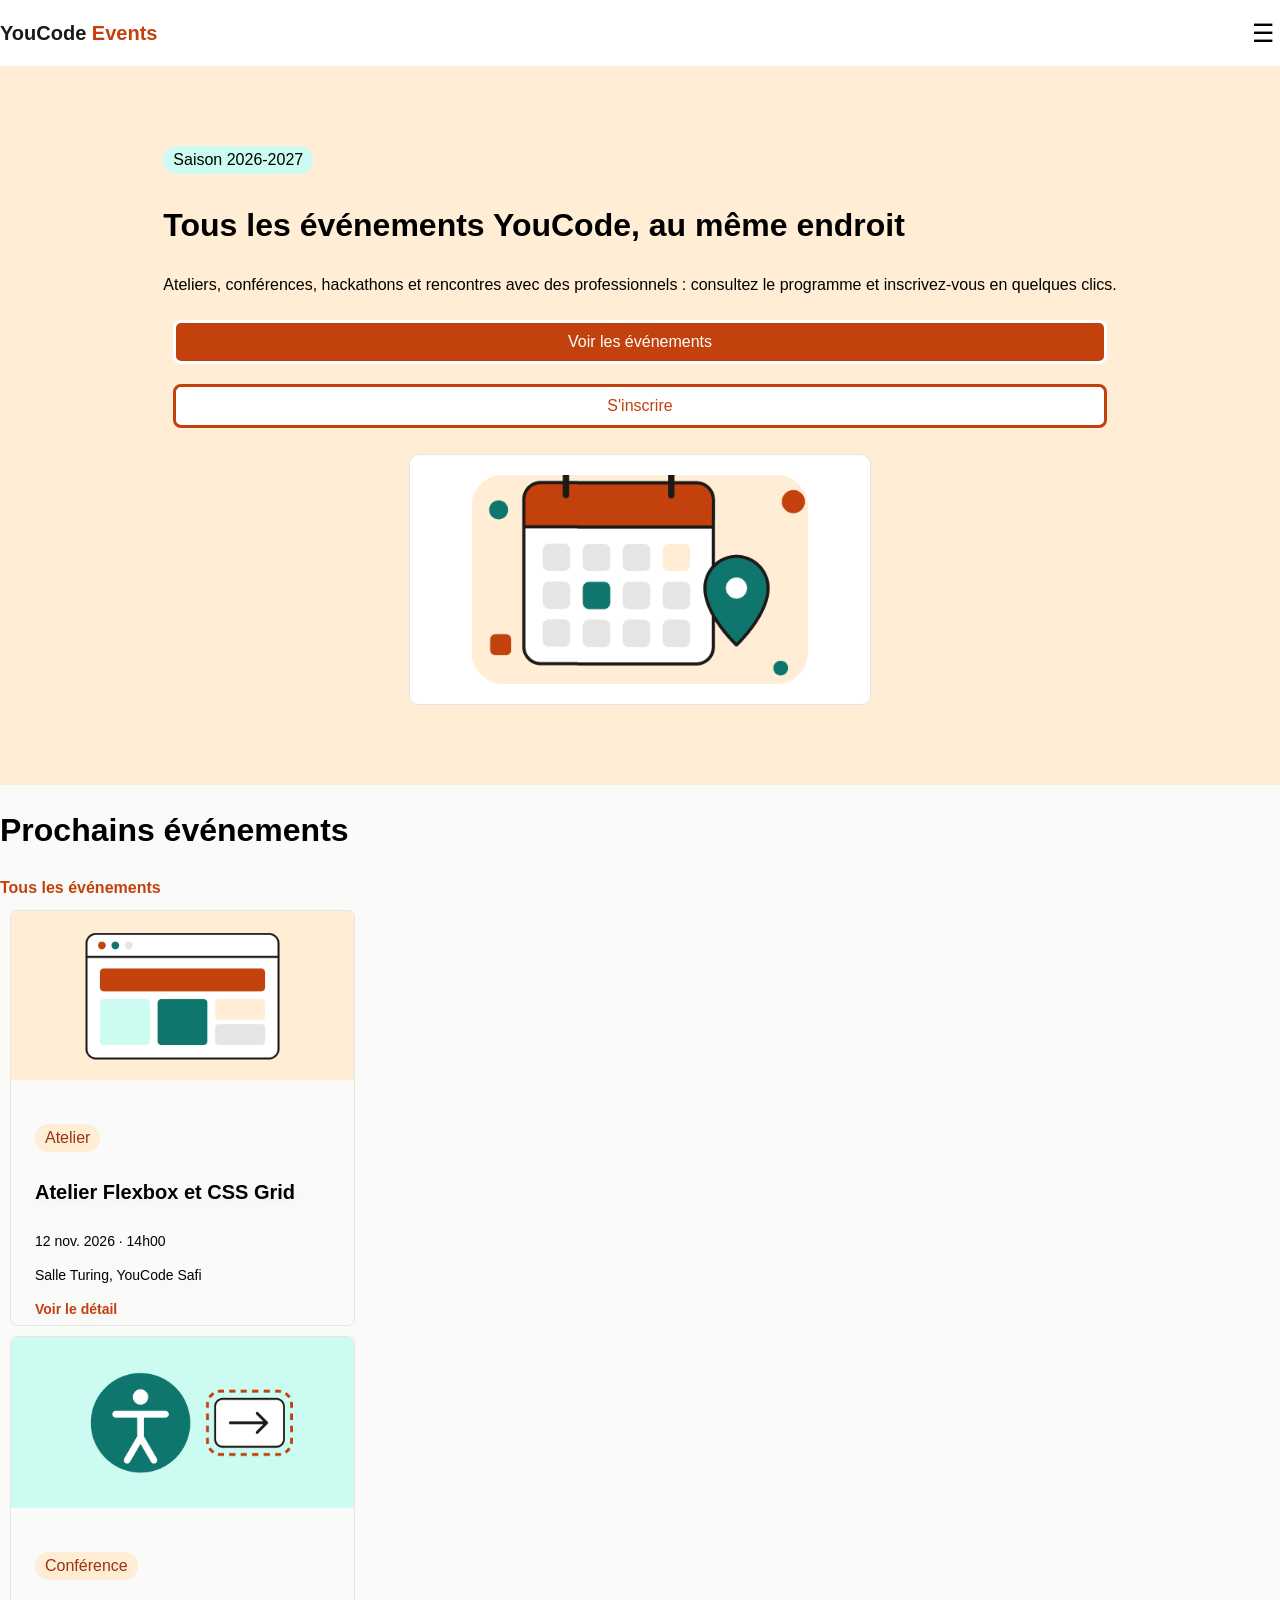
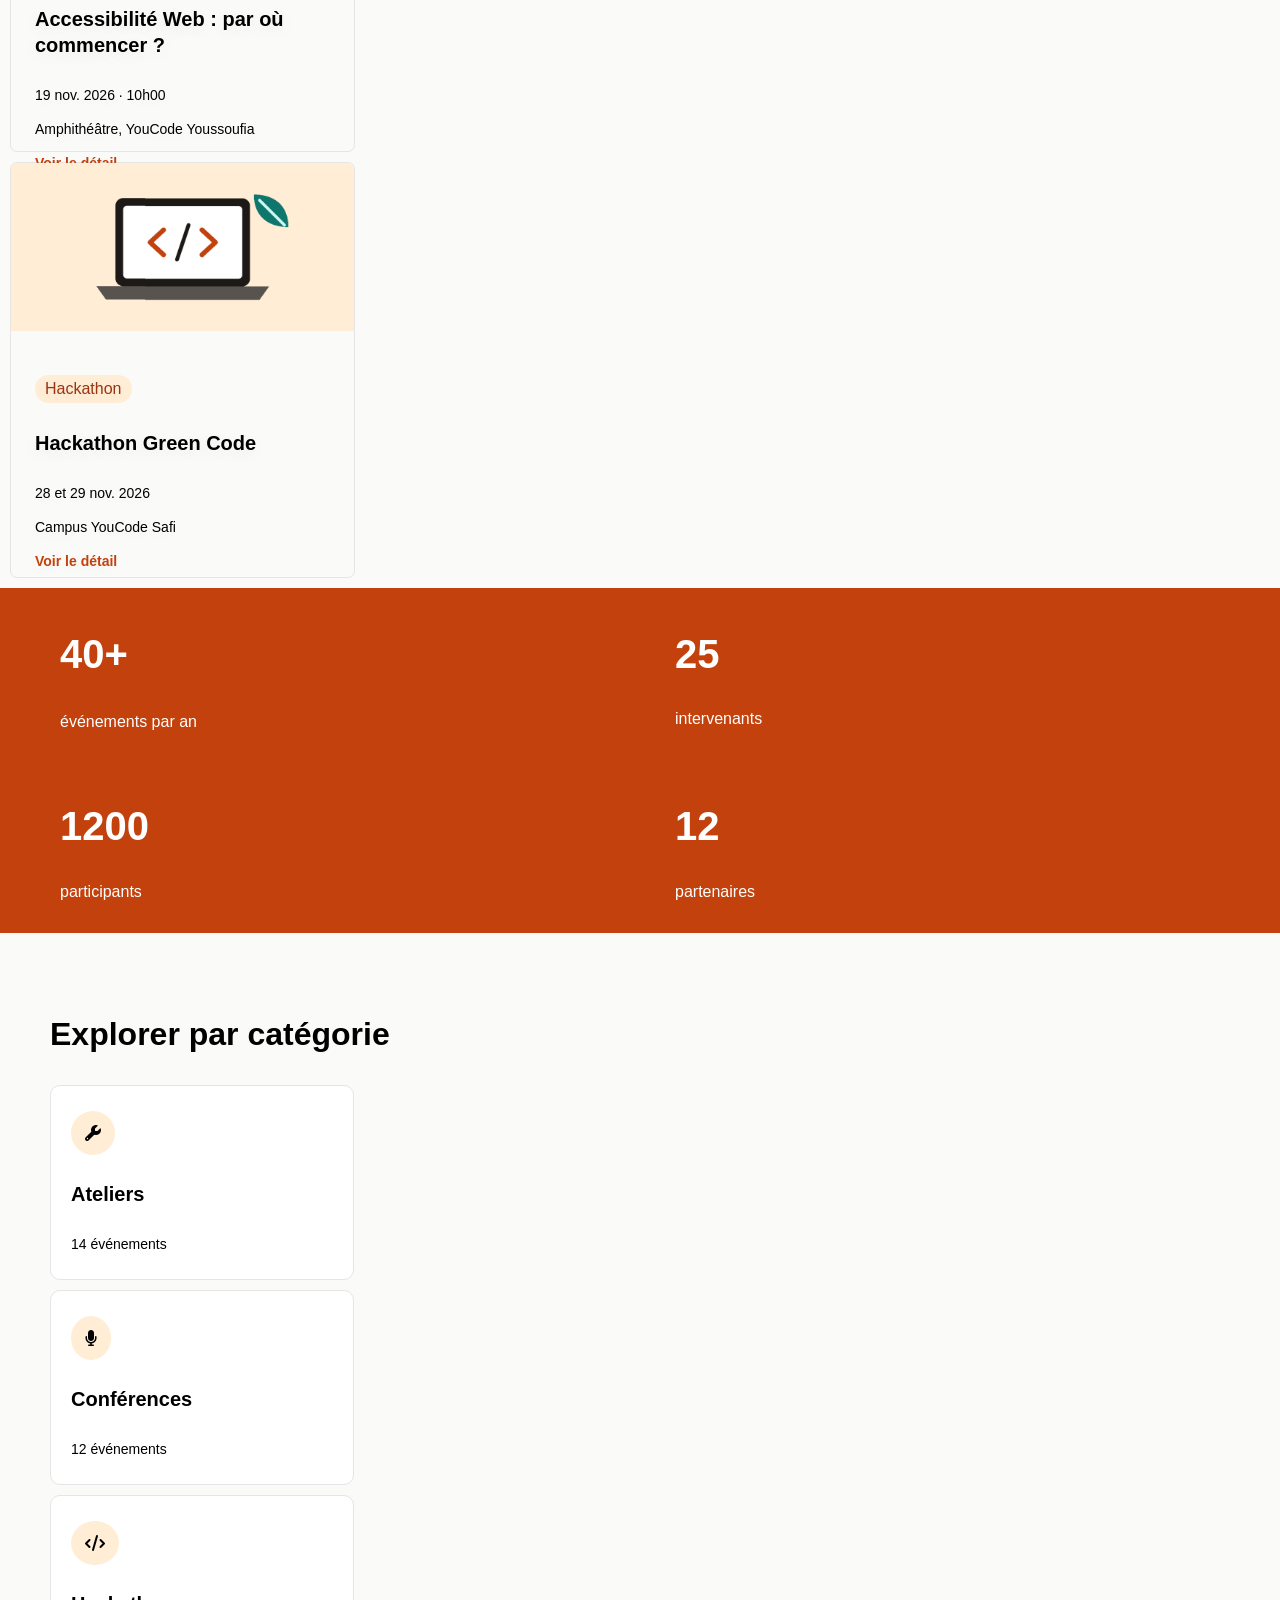
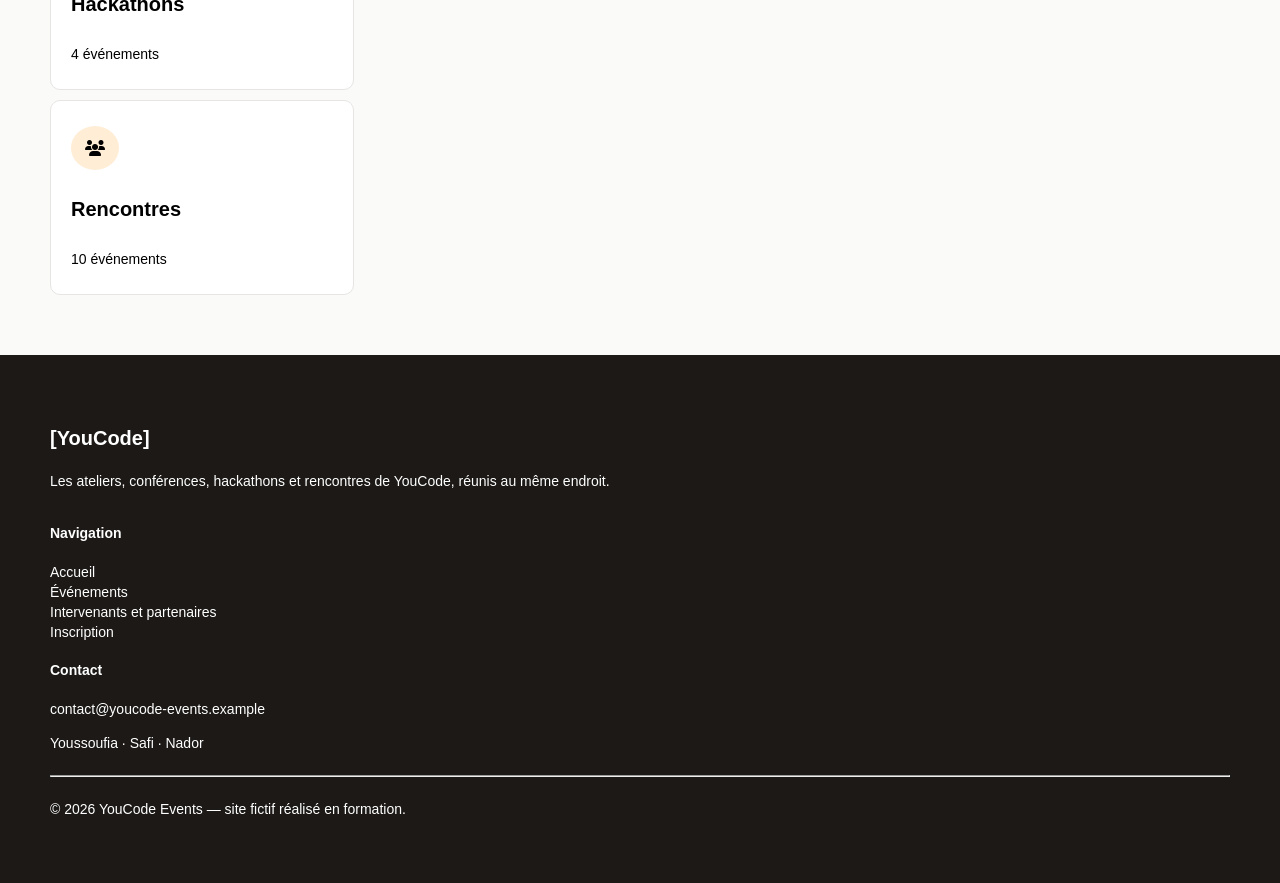
==== index.html @ 1bed6810 "Merge pull request #10 from ayoubgon/feater/page_evenement Feater/page evenement" ====
<!DOCTYPE html>
<html lang="fr">
<head>
    <meta charset="UTF-8">
    <title>Structure YouCode</title>
    
<link rel="stylesheet" href="https://cdnjs.cloudflare.com/ajax/libs/font-awesome/6.7.2/css/all.min.css">

    <link rel="stylesheet" href="css/style.css">
    <link rel="stylesheet" href="css/nav_bar.css">
<!--     <link rel="stylesheet" href="javascript/js.js"> -->
    <link rel="stylesheet" href="css/index.css">
    <link rel="stylesheet" href="css/footer.css">
    <link rel="stylesheet" href="css/navbar.css">

</head>
<body>

    <!-- Header & Nav -->
    <header class="bg_surface">
        <h3 class="heading_h3 text_primary">YouCode <span class="heading_h3 color_primary">Events</span></h3>

        <nav id ="nav_links">    
            <ul >
                <li><a href="index.html">Accueil</a></li>
                <li><a href="evenements.html">Événements</a></li>
                <li><a href="intervenants.html">Intervenants</a></li>
                <li><button href="inscription.html" class="btn button_primary text_on_dark">S'inscrire</button></li>
            </ul>
        </nav>
        <button id="menu_btn" >&#9776;</button>
    </header>

    <!-- Hero Section -->
    <section class="hero bg_primary_soft" >
        <article>
            <p class="badge badge-secondary-soft">Saison 2026-2027</p>
            <h1 class="heading_h2">Tous les événements YouCode, au même endroit</h1>
            <p class="">Ateliers, conférences, hackathons et rencontres avec des professionnels : consultez le programme et inscrivez-vous en quelques clics.</p>
            <div>
                <a href="#" class="a_style btn button_primary">Voir les événements</a>
                <a href="#" class="a_style btn button_outline">S'inscrire</a>
            </div>
            
        </article>
        <figure class="bg_surface border_default">
              <img src="assets/images/calendrier.png" alt="Campus Image">
          </figure>
    </section>

    <!-- Section: Actions (3 Cards) -->
    <section class="evenements">
        <div>
            <h2 class="heading_h2">Prochains événements</h2>
            <a href="#" class="label_base a_style color_primary">Tous les événements </a>
        </div>
        <div class="">
            <article class="card_event">
                <img src="assets/images/browser.png" alt="Event" class="img_card_event">
                <div class="content_card_event">
                    <p class="badge badge-primary-soft">Atelier</p>
                    <h4 class="heading_h3">Atelier Flexbox et CSS Grid</h4>
                    <p class="body_sm">12 nov. 2026 · 14h00</p>
                    <p class="body_sm">Salle Turing, YouCode Safi</p>
                    <a href="#" class="label_sm a_style color_primary">Voir le détail</a>   
                </div>
                
            </article>
            <article class="card_event">
                <img src="assets/images/accessibilité.png" alt="Event" class="img_card_event">
                <div class="content_card_event">
                    <p class="badge badge-primary-soft">Conférence</p>
                    <h4 class="heading_h3">Accessibilité Web : par où commencer ?</h4>
                    <p class="body_sm">19 nov. 2026 · 10h00</p>
                    <p class="body_sm">Amphithéâtre, YouCode Youssoufia</p>
                    <a href="#" class="label_sm a_style color_primary">Voir le détail</a>    
                </div>
                
            </article>
            <article class="card_event">
                <img src="assets/images/hackaton.png" alt="Event" class="img_card_event">
                <div class="content_card_event">
                    <p class="badge badge-primary-soft">Hackathon</p>
                    <h4 class="heading_h3">Hackathon Green Code</h4>
                    <p class="body_sm">28 et 29 nov. 2026</p>
                    <p class="body_sm">Campus YouCode Safi</p>
                    <a href="#" class="label_sm a_style color_primary">Voir le détail</a>    
                </div>
            </article>    
        </div>
        
    </section>

    <section class="stats bg_primary">
        <article class="stat">
            <h2 class="heading_h1">40+</h2>
            <p class="body-base">événements par an</p>
        </article>
        <article class="stat">
            <h2 class="heading_h1">25</h2>
            <p class="body_base">intervenants</p>
        </article>
        <article class="stat">
            <h2 class="heading_h1">1200</h2>
            <p class="body_base">participants</p>
        </article>
        <article class="stat">
            <h2 class="heading_h1">12</h2>
            <p class="body_base">partenaires</p>
        </article>
    </section>

    <section class="catégories">
        <h3 class="heading_h2">Explorer par catégorie</h3>
        <div class="display_column">

            <article class="bg_surface border_default card_catégorie">
                <div class=""><i class="fa-solid fa-wrench bg_primary_soft bg_primary_soft"></i></div>
                <h4 class="heading_h3">Ateliers</h4>
                <p class="body_sm">14 événements</p>
            </article>
            <article class="bg_surface border_default card_catégorie">
                <div class=""><i class="fa-solid fa-microphone bg_primary_soft"><!-- Icon --></i></div>
                <h4 class="heading_h3">Conférences</h4>
                <p class="body_sm">12 événements</p>
            </article>
            <article class="bg_surface border_default card_catégorie">
                <div class=""><i class="fa-solid fa-code bg_primary_soft"><!-- Icon --></i></div>
                <h4 class="heading_h3">Hackathons</h4>
                <p class="body_sm">4 événements</p>
            </article>
            <article class="bg_surface border_default card_catégorie">
                <div class=""><i class="fa-solid fa-users bg_primary_soft"><!-- Icon --></i></div>
                <h4 class="heading_h3">Rencontres</h4>
                <p class="body_sm">10 événements</p>
            </article>
        </div>
        </section>

    <!-- Footer -->
    <footer class="bg_inverse text_on_dark">
        <div class="footer-content">
            <div>
                <h3 class="heading_h3">[YouCode]</h3>
                <p class="body_sm">Les ateliers, conférences, hackathons et rencontres de YouCode, réunis au même endroit.</p>
            </div>
            <div class="footer_liens">
                <h4 class="label_sm">Navigation</h4>
                <a href="index.html" class="body_sm a_style text_on_dark">Accueil</a>
                <a href="evenements.html" class="body_sm a_style text_on_dark">Événements</a>
                <a href="intervenants.html" class="body_sm a_style text_on_dark">Intervenants et partenaires</a>
                <a href="inscription.html" class="body_sm a_style text_on_dark">Inscription</a>
            </div>
            <div>
                <h4 class="label_sm">Contact</h4>
                <p class="body_sm">contact@youcode-events.example</p>
                <p class="body_sm">Youssoufia · Safi · Nador</p>
            </div>
        </div>
            <hr>
            <div>
                <p class="body_sm">© 2026 YouCode Events — site fictif réalisé en formation.</p>
            </div>
    </footer>
    <script >
        const menuBtn = document.getElementById('menu_btn');
        const navLinks = document.getElementById('nav_links');
        const link = document.getElementById('nav_links a');

        menuBtn.addEventListener('click', () => {
            navLinks.classList.toggle('active');
        });
        navLinks.forEach(link => {
            link.addEventListener('click', () => {
                navLinks.classList.remove('active');
            });
        });
    </script>
</body>
</html>
---- css/style.css ----
:root{
--bg-page : #FAFAF9;
--bg-surface :#FFFFFF;
--bg-muted : #F5F5F4 ;
--bg-inverse : #1C1917 ;
--primary : #C2410C ;
--primary-hover : #9A3412 ;
--primary-soft : #FFEDD5 ;
--secodary : #0F766E;
--secondary-soft : #CCFBF1;
--text-primary : #1C1917;
--text-secondary : #57534E;
--text-on-dark : #FFFFFF;
--border-default : #E7E5E4;
--border-input : #78716C;
--success : #15803D;
--error : #B91C1C;
}
body{
    margin:0px;
    padding:0px;
    background-color: var(--bg-page);
    font-family: "DM Sans", sans-serif;
}

.border_default{
  border: 1px solid var(--border-default);
}

.border_input{
  border: 1px solid var(--border-input);
}

.text_primary{color : #1C1917}
.text_secondary { color : #57534E}
.text_on_dark{ color : #FFFFFF}
.color_primary{color : var(--primary);}



.bg_page {background-color : var(--bg-page);}
.bg_surface {background-color : var(--bg-surface);}
.bg_muted {background-color : var(--bg-muted);}
.bg_inverse { background-color : var(--bg-inverse);}
.bg_primary_soft { background-color : var(--primary-soft);}
.bg_secondary_soft { background-color : var(--secondary-soft);}
.bg_primary{ background-color: var(--primary)}



.button_primary{
  background-color : var(--primary) ;
  color : var(--text-on-dark);
}
.btn{
padding:10px;
border-radius : 8px;
border : 3px solid ;
}
.button_outline  {
background : var(--bg-surface);
border-color : var(--primary);
color: var(--primary);
}


.badge{
border-radius: 999px;
padding: 5px 10px; 
width: fit-content;
}

.badge-primary-soft{
background-color : var(--primary-soft);
color : var(--primary-hover);
}
.badge-secondary-soft{
background-color : var(--secondary-soft);
color : var(--secondary);
}




.heading_h1 {
  font-family: "Bricolage Grotesque", sans-serif;
  font-weight: 700;
  font-size: 40px;
  line-height: 46px;
}



/* heading/h2 */
.heading_h2 {
  font-family: "Bricolage Grotesque", sans-serif;
  font-weight: 700;
  font-size: 32px;
  line-height: 38px;
}

/* heading/h3 */
.heading_h3 {
  font-family: "Bricolage Grotesque", sans-serif;
  font-weight: 600;
  font-size: 20px;
  line-height: 26px;
}

/* body/lg */
.body_lg {
  font-family: "DM Sans", sans-serif;
  font-weight: 400;
  font-size: 18px;
  line-height: 28px;
}

/* body/base */
.body-base {
  font-family: "DM Sans", sans-serif;
  font-weight: 400;
  font-size: 16px;
  line-height: 24px;
}

/* body/sm */
.body_sm {
  font-family: "DM Sans", sans-serif;
  font-weight: 400;
  font-size: 14px;
  line-height: 20px;
}

/* label/base */
.label_base {
  font-family: "DM Sans", sans-serif;
  font-weight: 600;
  font-size: 16px;
  line-height: 24px;
}

/* label/sm */
.label_sm {
  font-family: "DM Sans", sans-serif;
  font-weight: 600;
  font-size: 14px;
  line-height: 20px;
}




input{
      margin-top: 10px;
      padding: 10px;
      border-color: #78716C
}

input:valide{
	border-color : var(--success);
}
input:invalid{
	border-color : var(--danger);
}

input:focus{
	border-color : var(--secondary);
}



.card_event{
	border : 1px solid var(--border-default);
	border-radius : 7px;
  width: 343px;
  height: 414px;
	text-shadow : 0px 4px 16px #1C191714;
}

.content_card_event{
	padding : 24px;
}

.img_card_event{
      width: 100%;
      border-top-right-radius: 7px;
      border-top-left-radius: 7px;
}



.card_catégorie{
      height: 168px;
      width: 282px;
      border-radius: 10px;
      text-align: center;
      padding-top: 25px;
      text-align:start;
      padding-left: 20px;
      margin-bottom:  10px ;
}


.stat{
  background-color : var(--primary);
  color : var(--text-on-dark);
  padding : 10px;
}



.card_intervenant{
      border: 1px solid black;
      padding: 40px;
      margin-bottom: 20px;
      border-radius: 10px;
      width: 360px;
      height: 260px;
    }


    .logo_partenaire{
      background-color: var(--text-secondary);
      height: 24px;
      width: 24px;
      border-radius: 8px;
    }
    .p_partenaire{margin:0px}
    

    
select{
padding : 10px;
}


.a_style{
  text-decoration: none;
}

.hero {
    padding:30px;
}
/* }


footer{
  padding: 50px;
}
footer > div{
  display: flex;
  flex-direction: column;
  justify-content: space-between;
}
.footer_liens{
  display: flex;
  flex-direction: column;
}
 */
---- css/nav_bar.css ----
header{
    display: flex;
    justify-content: space-between;
}

#navMenu{
    display: none;
    background-color: aquamarine;
    position: absolute;
    top: 100%;
    flex-direction: column;

}
#hamburgerBtn{
    border: 0;
    background-color: transparent;
    font-size: 20px;
    cursor: pointer;
}
#navMenu.active{
    display: flex !important;
}
---- css/index.css ----
.hero{
  display: flex;
   flex-direction: column; 
  justify-content: space-between;
  align-items: center;
  padding: 5%;
  
}
body{
  padding: 0;
  margin: 0;

}
.hero figure{
  display: flex;
  padding: 20px;
  justify-content: center;
  border-radius: 10px;
}
.hero figure img{
  width: 80%;
}
.hero article div{
  display: flex;
  flex-direction: column;
  text-align: center;
} 
.hero article div a {
  margin: 10px;
}
.main-actions{
  padding: 50px;
}
.card_event{
   margin: 10px;
}
.stats{
  display: grid;
  grid-template-columns: 1fr 1fr;
  grid-template-rows: 1fr 1fr;
  padding-left: 50px;
}
.catégories{
  padding: 50px;
}

i{
  border-radius: 100%;
  padding: 5%;
}
---- css/footer.css ----
/* footer{
    margin:0px;
    padding:10px 40px ;
    
}
.footer-content{
    display: flex;
    justify-content: space-between;
    flex-wrap: wrap;
}
footer a{
    text-decoration: none;
    color: var(--on-surface);
    font-weight: 500;
    font-size: 16px;
    margin-top: 10px;
    display: block;
} */

footer{
  padding: 50px;
}
footer > div{
  display: flex;
  flex-direction: column;
  justify-content: space-between;
}
.footer_liens{
  display: flex;
  flex-direction: column;
}
---- css/navbar.css ----
header{
    display: flex;
    justify-content: space-between;
    position: relative;

}
#menu_btn{
    display: block;
    background-color: transparent;
    border: none;
    font-size: 25px;
    cursor: pointer;


}
#nav_links{
    display: none;
    position: absolute;
    top: 100%;
    left: 0;
    flex-direction: column;
    background-color: var(--surface);
}
#nav_links ul li a{
    display: block;
    text-decoration: none;
    display: flex;
    align-items: center;
    justify-content: center;
    margin: 0px;
    padding: 10px;
    border-radius: 5px;
    color: var(--on-surface);
    font-weight: 500;
    font-size: 30px;
    border: 2px solid var(--bg-inverse);
    height: 100px;
}

#nav_links ul{
    display: flex;
    list-style: none;
    flex-direction: column;
    margin: 0px;
    padding: 10px;
    background-color: var(--primary-soft);
}
#nav_links ul li a:hover{
    color: var(--primary);
}
#nav_links.active{
    display: flex;
    position: absolute;
    top: 100%;
    flex-direction: column;
    width: 100%;
    background-color: var(--surface);
}
nav ul li button{
    display: block;
    text-decoration: none;
    align-items: center;
    justify-content: center;
    justify-self: center;
    margin-top: 10px;
    font-size: 30px;
    height: 100px;
    cursor: pointer;
}
nav ul li button:hover{
    color: var(--primary-soft-hover);
    background-color: var(--primary-hover);
}
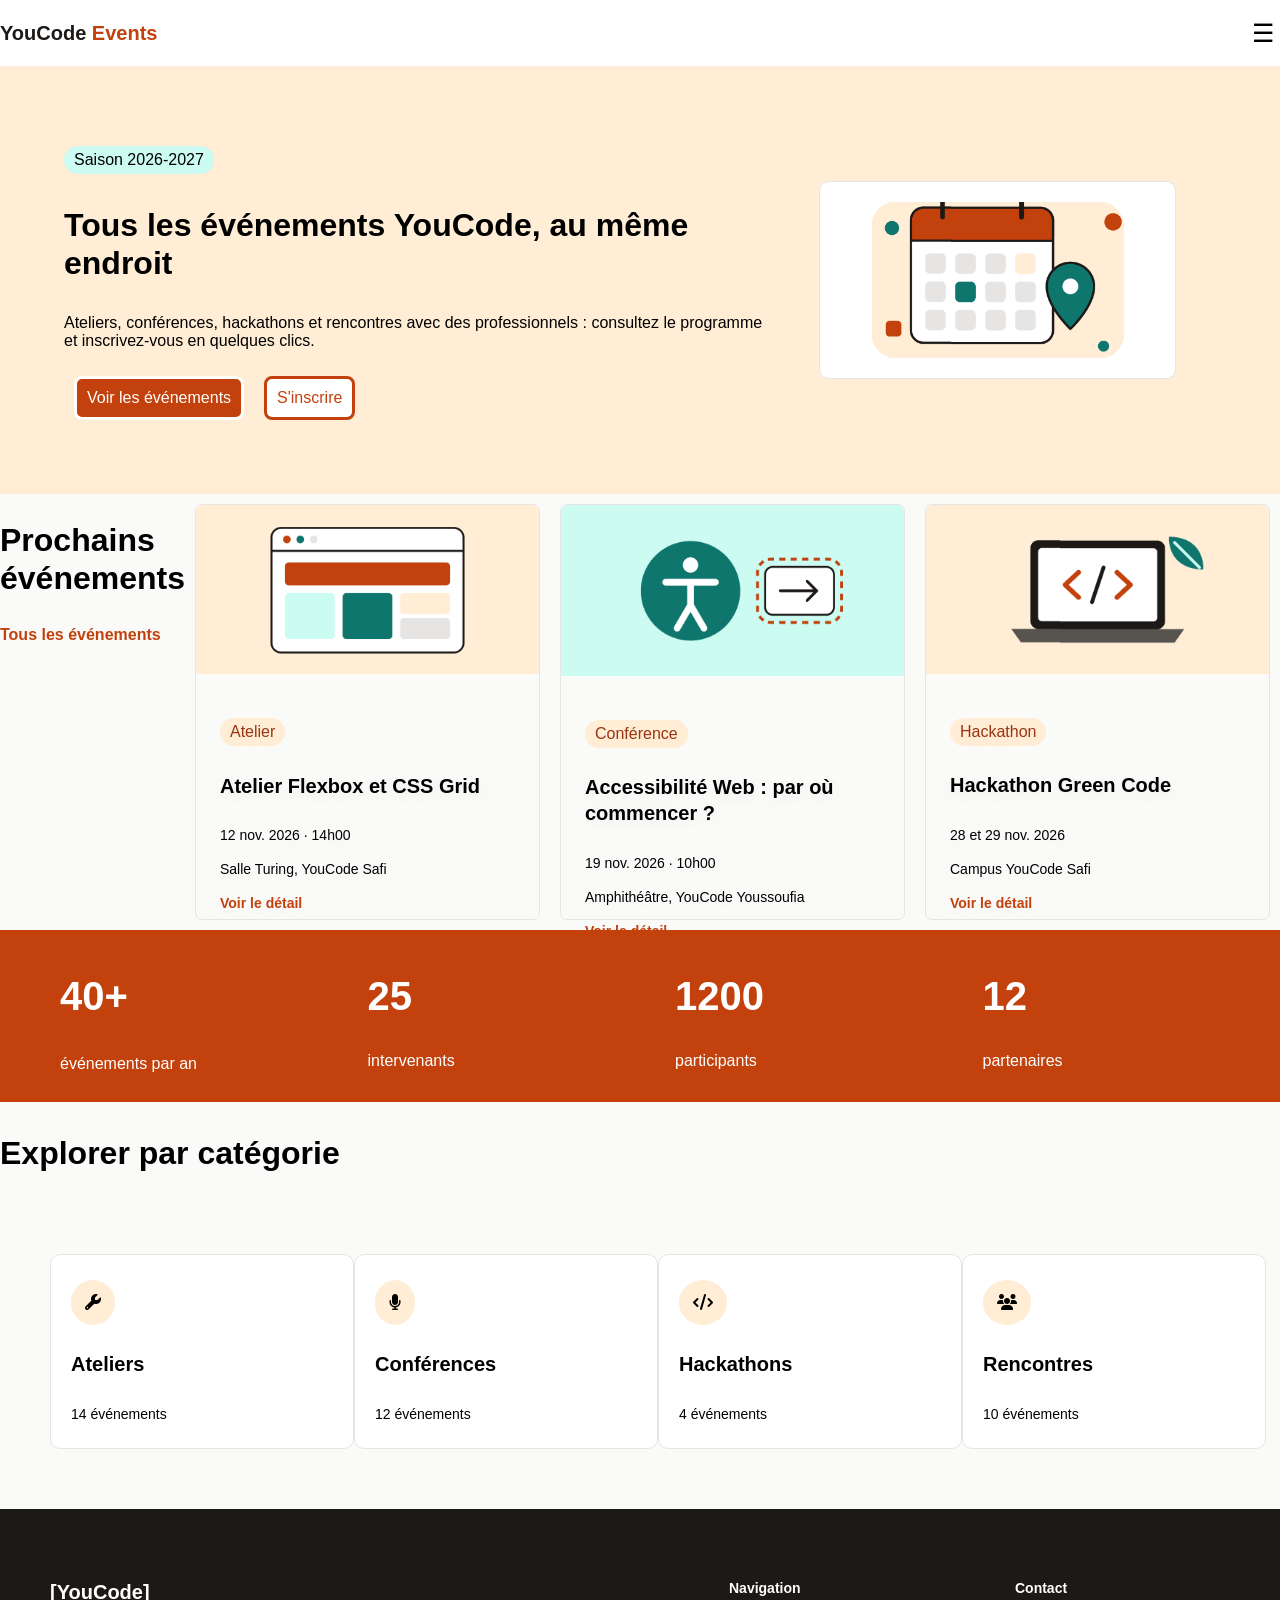
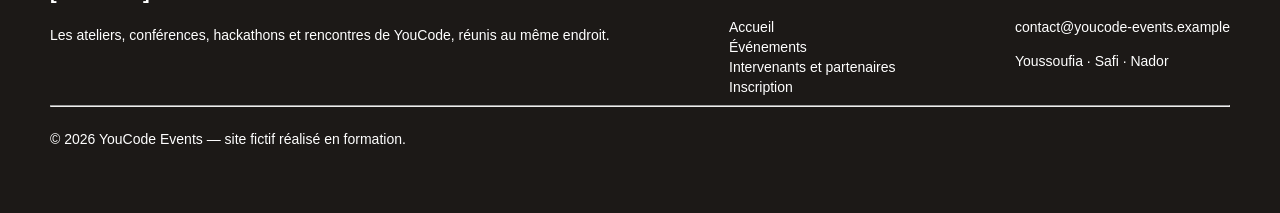
==== commit 08087f20: "Merge pull request #11 from ayoubgon/feater/page_evenement Feater/page evenement" ====
--- a/index.html
+++ b/index.html
@@ -12,6 +12,7 @@
     <link rel="stylesheet" href="css/index.css">
     <link rel="stylesheet" href="css/footer.css">
     <link rel="stylesheet" href="css/navbar.css">
+    <link rel="stylesheet" href="css/responsive.css">
 
 </head>
 <body>
@@ -54,7 +55,7 @@
             <h2 class="heading_h2">Prochains événements</h2>
             <a href="#" class="label_base a_style color_primary">Tous les événements </a>
         </div>
-        <div class="">
+        <div class="evenements">
             <article class="card_event">
                 <img src="assets/images/browser.png" alt="Event" class="img_card_event">
                 <div class="content_card_event">
@@ -110,9 +111,9 @@
         </article>
     </section>
 
-    <section class="catégories">
+    <section >
         <h3 class="heading_h2">Explorer par catégorie</h3>
-        <div class="display_column">
+        <div class="catégories">
 
             <article class="bg_surface border_default card_catégorie">
                 <div class=""><i class="fa-solid fa-wrench bg_primary_soft bg_primary_soft"></i></div>
--- a/css/style.css
+++ b/css/style.css
@@ -244,7 +244,7 @@
 /* }
 
 
-footer{
+/* footer{
   padding: 50px;
 }
 footer > div{
@@ -255,5 +255,5 @@
 .footer_liens{
   display: flex;
   flex-direction: column;
-}
- */
+} 
+*/
--- a/css/responsive.css
+++ b/css/responsive.css
@@ -0,0 +1,39 @@
+@media (min-width : 768px){
+
+ .hero >article >div {
+    flex-direction: row;
+ }  
+ .evenements{
+  display: grid;
+  grid-template-columns: 1fr 1fr;
+  justify-items: center;
+}
+.stats{
+  grid-template-columns: repeat(4 , 1fr);
+  grid-template-rows: 1fr;
+}
+.catégories{
+   display: grid;
+  grid-template-columns: 1fr 1fr;
+}
+}
+
+@media (min-width: 1024px){
+    .hero{
+        flex-direction: row;
+    }
+    .evenements{
+        display: grid;
+        grid-template-columns: 1fr 1fr 1fr;
+        justify-items: center;
+    }
+    .catégories{
+        display: grid;
+        grid-template-columns: repeat(4 , 1fr);
+    }
+    footer > div{
+        flex-direction: row;
+    }
+
+
+}
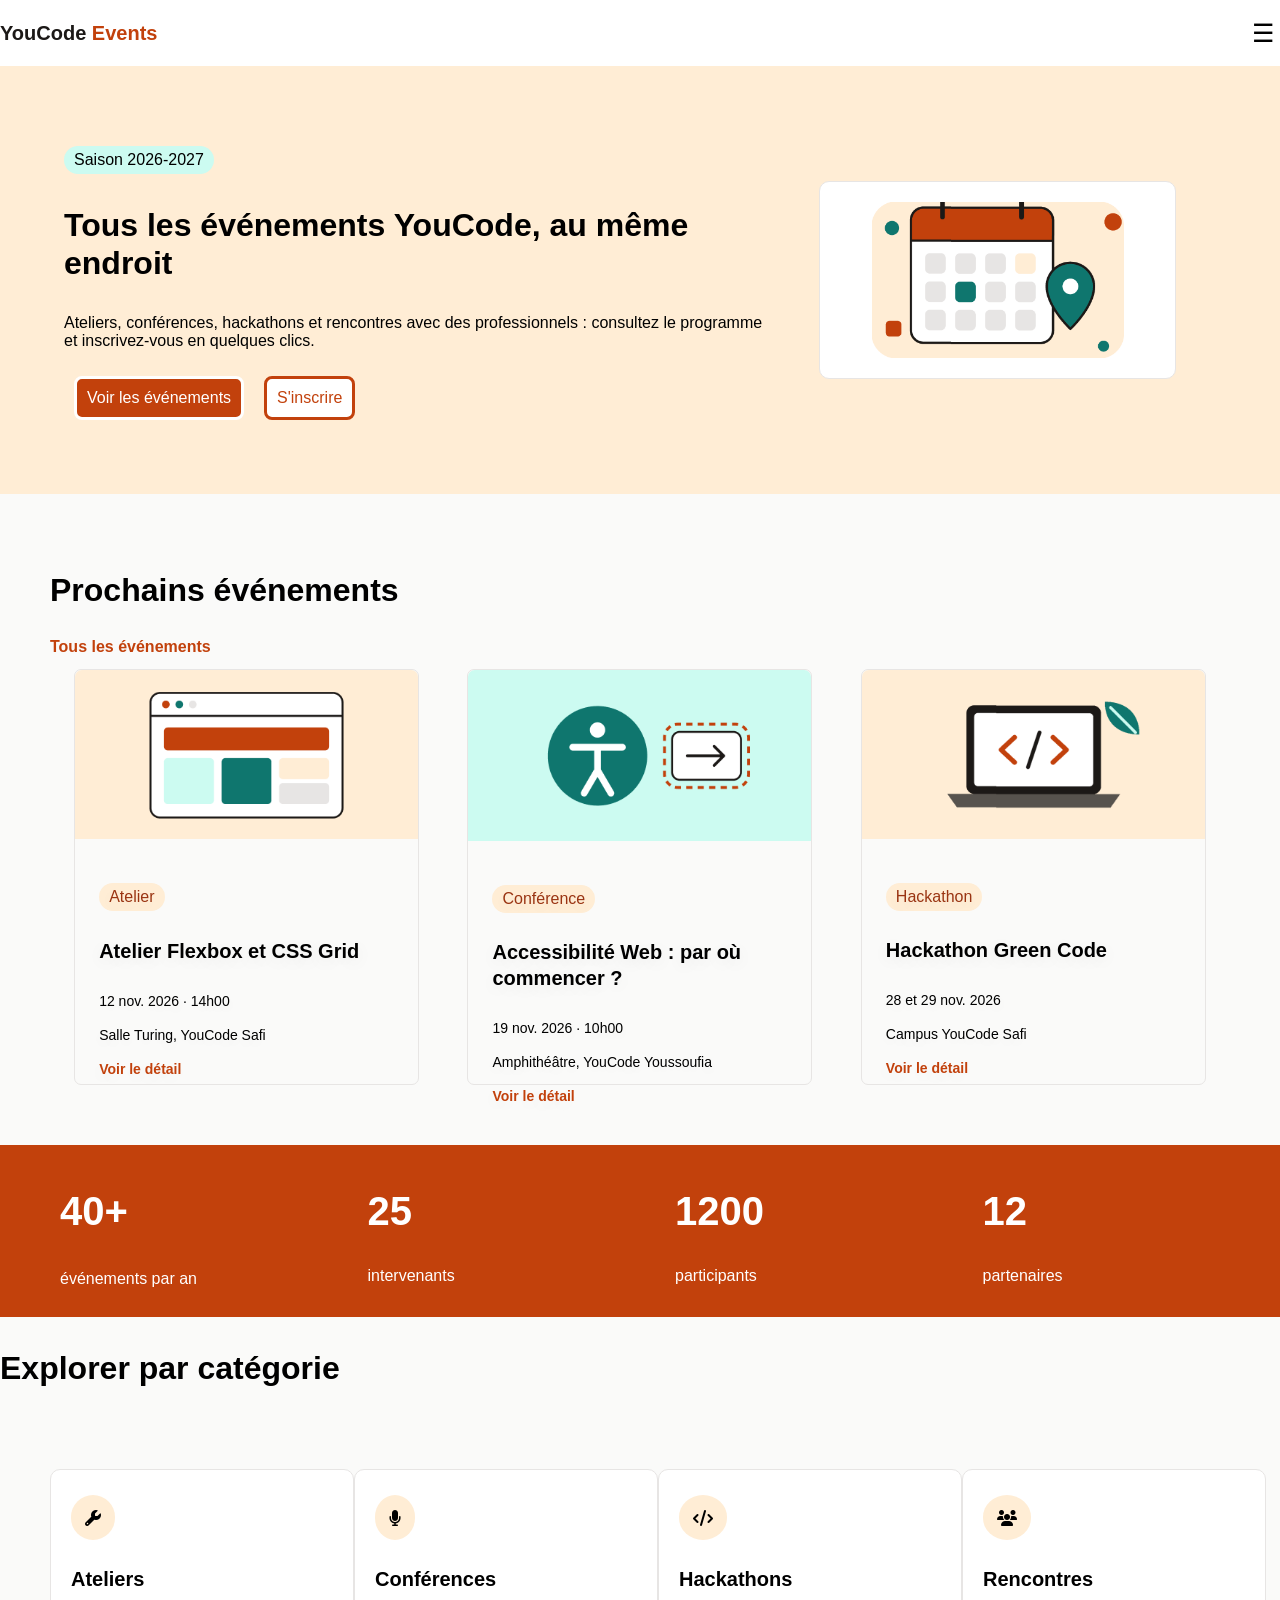
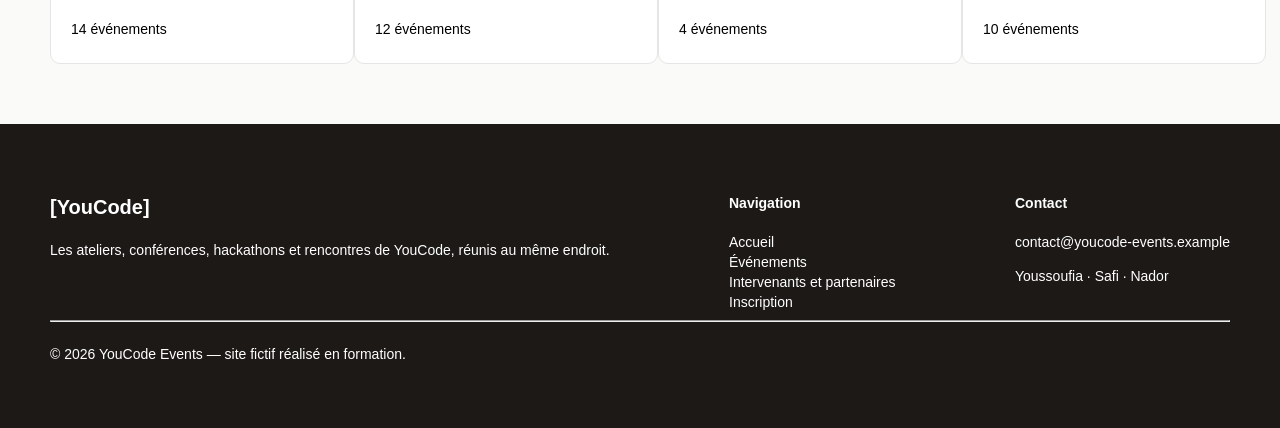
==== commit 478130da: "add" ====
--- a/index.html
+++ b/index.html
@@ -50,7 +50,7 @@
     </section>
 
     <!-- Section: Actions (3 Cards) -->
-    <section class="evenements">
+    <section class="main-actions">
         <div>
             <h2 class="heading_h2">Prochains événements</h2>
             <a href="#" class="label_base a_style color_primary">Tous les événements </a>
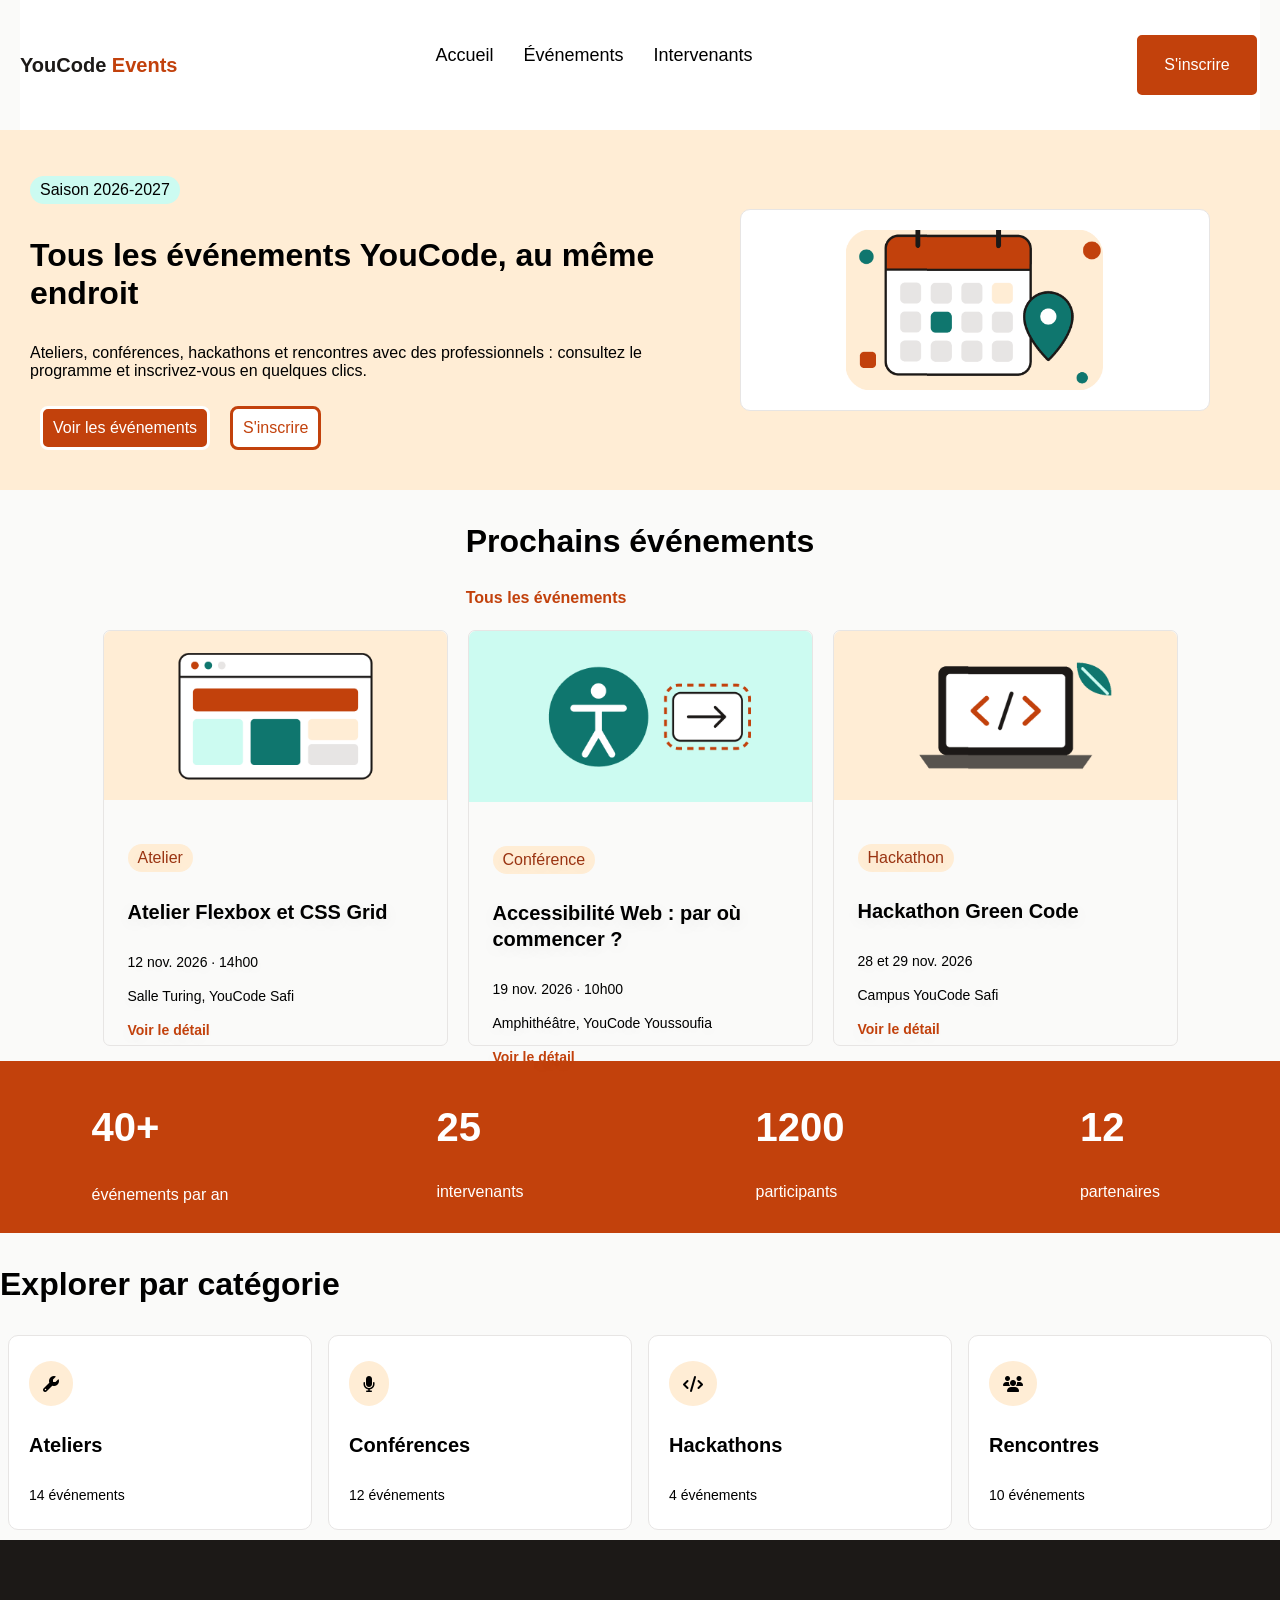
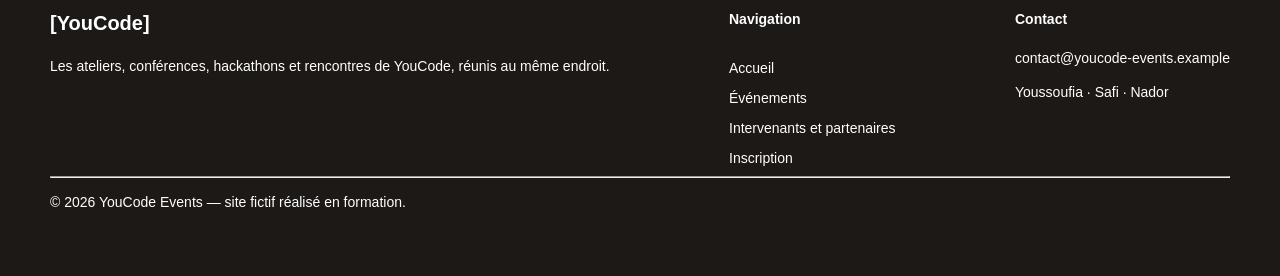
==== commit 00946d1d: "fix respanstiv nav bar and footer at the same time" ====
--- a/index.html
+++ b/index.html
@@ -4,15 +4,15 @@
     <meta charset="UTF-8">
     <title>Structure YouCode</title>
     
-<link rel="stylesheet" href="https://cdnjs.cloudflare.com/ajax/libs/font-awesome/6.7.2/css/all.min.css">
+    <link rel="stylesheet" href="https://cdnjs.cloudflare.com/ajax/libs/font-awesome/6.7.2/css/all.min.css">
 
-    <link rel="stylesheet" href="css/style.css">
-    <link rel="stylesheet" href="css/nav_bar.css">
-<!--     <link rel="stylesheet" href="javascript/js.js"> -->
-    <link rel="stylesheet" href="css/index.css">
+    <!-- <link rel="stylesheet" href="css/style.css"> -->
+    <!-- <link rel="stylesheet" href="css/nav_bar.css"> -->
+    <!-- <link rel="stylesheet" href="css/index.css">
+    <link rel="stylesheet" href="css/navbar.css">
     <link rel="stylesheet" href="css/footer.css">
-    <link rel="stylesheet" href="css/navbar.css">
-    <link rel="stylesheet" href="css/responsive.css">
+    <link rel="stylesheet" href="css/responsive.css"> -->
+    <link rel="stylesheet" href="css/import.css">
 
 </head>
 <body>
@@ -26,9 +26,10 @@
                 <li><a href="index.html">Accueil</a></li>
                 <li><a href="evenements.html">Événements</a></li>
                 <li><a href="intervenants.html">Intervenants</a></li>
-                <li><button href="inscription.html" class="btn button_primary text_on_dark">S'inscrire</button></li>
+                <li class="ins_button"><a href="inscription.html" class="button_nav_respan inscrition_list_button btn button_primary text_on_dark">S'inscrire</a></li>
             </ul>
         </nav>
+        <a href="inscription.html" class=" button_nav_respan btn button_primary text_on_dark">S'inscrire</a>
         <button id="menu_btn" >&#9776;</button>
     </header>
 
--- a/css/style.css
+++ b/css/style.css
@@ -241,19 +241,4 @@
 .hero {
     padding:30px;
 }
-/* }
-
-
-/* footer{
-  padding: 50px;
-}
-footer > div{
-  display: flex;
-  flex-direction: column;
-  justify-content: space-between;
-}
-.footer_liens{
-  display: flex;
-  flex-direction: column;
-} 
-*/
+
--- a/css/index.css
+++ b/css/index.css
@@ -1,7 +1,7 @@
 
 .hero{
   display: flex;
-   flex-direction: column; 
+  flex-direction: column; 
   justify-content: space-between;
   align-items: center;
   padding: 5%;
@@ -17,9 +17,10 @@
   padding: 20px;
   justify-content: center;
   border-radius: 10px;
+  width: 50%;
 }
 .hero figure img{
-  width: 80%;
+  width: 60%;
 }
 .hero article div{
   display: flex;
@@ -32,6 +33,11 @@
 .main-actions{
   padding: 50px;
 }
+.evenements{
+  display: grid;
+  grid-template-columns: 1fr;
+  justify-items: center;
+}
 .card_event{
    margin: 10px;
 }
@@ -39,10 +45,12 @@
   display: grid;
   grid-template-columns: 1fr 1fr;
   grid-template-rows: 1fr 1fr;
-  padding-left: 50px;
+  justify-items: center;
 }
 .catégories{
-  padding: 50px;
+   display: grid;
+  grid-template-columns: 1fr;
+  justify-items: center;
 }
 
 i{
--- a/css/navbar.css
+++ b/css/navbar.css
@@ -1,6 +1,9 @@
 header{
+    margin-left: 20px ;
+    margin-right: 20px ;
     display: flex;
     justify-content: space-between;
+    align-items: center;
     position: relative;
 
 }
@@ -10,8 +13,16 @@
     border: none;
     font-size: 25px;
     cursor: pointer;
+}
+.button_nav_respan{
+    display: none;
+}
+.button_nav_respan:hover{
+        background-color: var(--primary-hover);
+}
 
-
+.inscrition_list_button{
+    display: block;
 }
 #nav_links{
     display: none;
@@ -22,7 +33,7 @@
     background-color: var(--surface);
 }
 #nav_links ul li a{
-    display: block;
+    /* display: block; */
     text-decoration: none;
     display: flex;
     align-items: center;
@@ -45,6 +56,24 @@
     padding: 10px;
     background-color: var(--primary-soft);
 }
+.ins_button{
+    display: flex;
+    justify-content: center;
+}
+#nav_links ul .inscrition_list_button{
+    display: flex;
+    justify-content: center;
+    /* align-items: center; */
+    border: none;
+    color: var(--text-on-dark);
+    margin: 10px;
+    width: 30%;
+}
+#nav_links ul .inscrition_list_button:hover{
+    color: var(--text-on-dark);
+}
+
+
 #nav_links ul li a:hover{
     color: var(--primary);
 }
--- a/css/footer.css
+++ b/css/footer.css
@@ -1,31 +1,14 @@
-/* footer{
-    margin:0px;
-    padding:10px 40px ;
-    
-}
-.footer-content{
-    display: flex;
-    justify-content: space-between;
-    flex-wrap: wrap;
-}
-footer a{
-    text-decoration: none;
-    color: var(--on-surface);
-    font-weight: 500;
-    font-size: 16px;
-    margin-top: 10px;
-    display: block;
-} */
 
 footer{
   padding: 50px;
 }
-footer > div{
+.footer-content{
   display: flex;
   flex-direction: column;
   justify-content: space-between;
 }
 .footer_liens{
+  gap: 10px;
   display: flex;
   flex-direction: column;
 }
--- a/css/responsive.css
+++ b/css/responsive.css
@@ -1,37 +1,100 @@
-@media (min-width : 768px){
+@media (min-width : 768px) {
 
- .hero >article >div {
-    flex-direction: row;
- }  
- .evenements{
-  display: grid;
-  grid-template-columns: 1fr 1fr;
-  justify-items: center;
-}
-.stats{
-  grid-template-columns: repeat(4 , 1fr);
-  grid-template-rows: 1fr;
-}
-.catégories{
-   display: grid;
-  grid-template-columns: 1fr 1fr;
-}
+    #menu_btn {
+        display: none;
+    }
+
+    .inscrition_list_button {
+        display: none;
+    }
+
+    .button_nav_respan {
+        display: flex;
+        width: 100px;
+        height: 40px;
+        justify-content: center;
+        align-items: center;
+        text-decoration: none;
+    }
+
+    .button_nav_respan:hover {
+        background-color: var(--primary-hover);
+    }
+
+
+    #nav_links {
+        display: flex;
+        justify-content: space-between;
+        align-items: center;
+        position: static;
+        background-color: transparent;
+        gap: 20px;
+
+    }
+
+    #nav_links ul {
+        background-color: transparent;
+        display: flex;
+        flex-direction: row;
+        list-style: none;
+        gap: 10px;
+        padding: 0;
+        margin: 0;
+    }
+
+    #nav_links ul li a {
+        font-size: 18px;
+        color: var(--on-surface);
+        background-color: transparent;
+        text-decoration: none;
+        padding: 5px 10px;
+        border: none;
+    }
+
+
+
+    .hero>article>div {
+        flex-direction: row;
+    }
+
+    .evenements {
+        display: grid;
+        grid-template-columns: 1fr 1fr;
+        justify-items: center;
+    }
+
+    .stats {
+        grid-template-columns: repeat(4, 1fr);
+        grid-template-rows: 1fr;
+    }
+
+    .catégories {
+        display: grid;
+        grid-template-columns: 1fr 1fr;
+    }
+    .footer-content{
+        flex-direction: row;
+    }
+
 }
 
-@media (min-width: 1024px){
-    .hero{
+@media (min-width: 1024px) {
+    .hero {
         flex-direction: row;
     }
-    .evenements{
+
+    .evenements {
         display: grid;
         grid-template-columns: 1fr 1fr 1fr;
         justify-items: center;
     }
-    .catégories{
+
+    .catégories {
         display: grid;
-        grid-template-columns: repeat(4 , 1fr);
+        grid-template-columns: repeat(4, 1fr);
     }
-    footer > div{
+
+    footer>div {
         flex-direction: row;
     }
 
--- a/css/import.css
+++ b/css/import.css
@@ -0,0 +1,14 @@
+/* 1. الساس والمتغيرات (Variables/Global) */
+@import url("style.css");
+
+/* 2. المكونات الأساسية (Components) */
+@import url("navbar.css");
+@import url("footer.css");
+
+/* 3. الصفحات (Pages) */
+@import url("index.css");
+@import url("inscription.css");
+@import url("intervenants.css");
+
+/* 4. التجاوب (Responsive) - ضروري يكون هو آخير واحد */
+@import url("responsive.css");
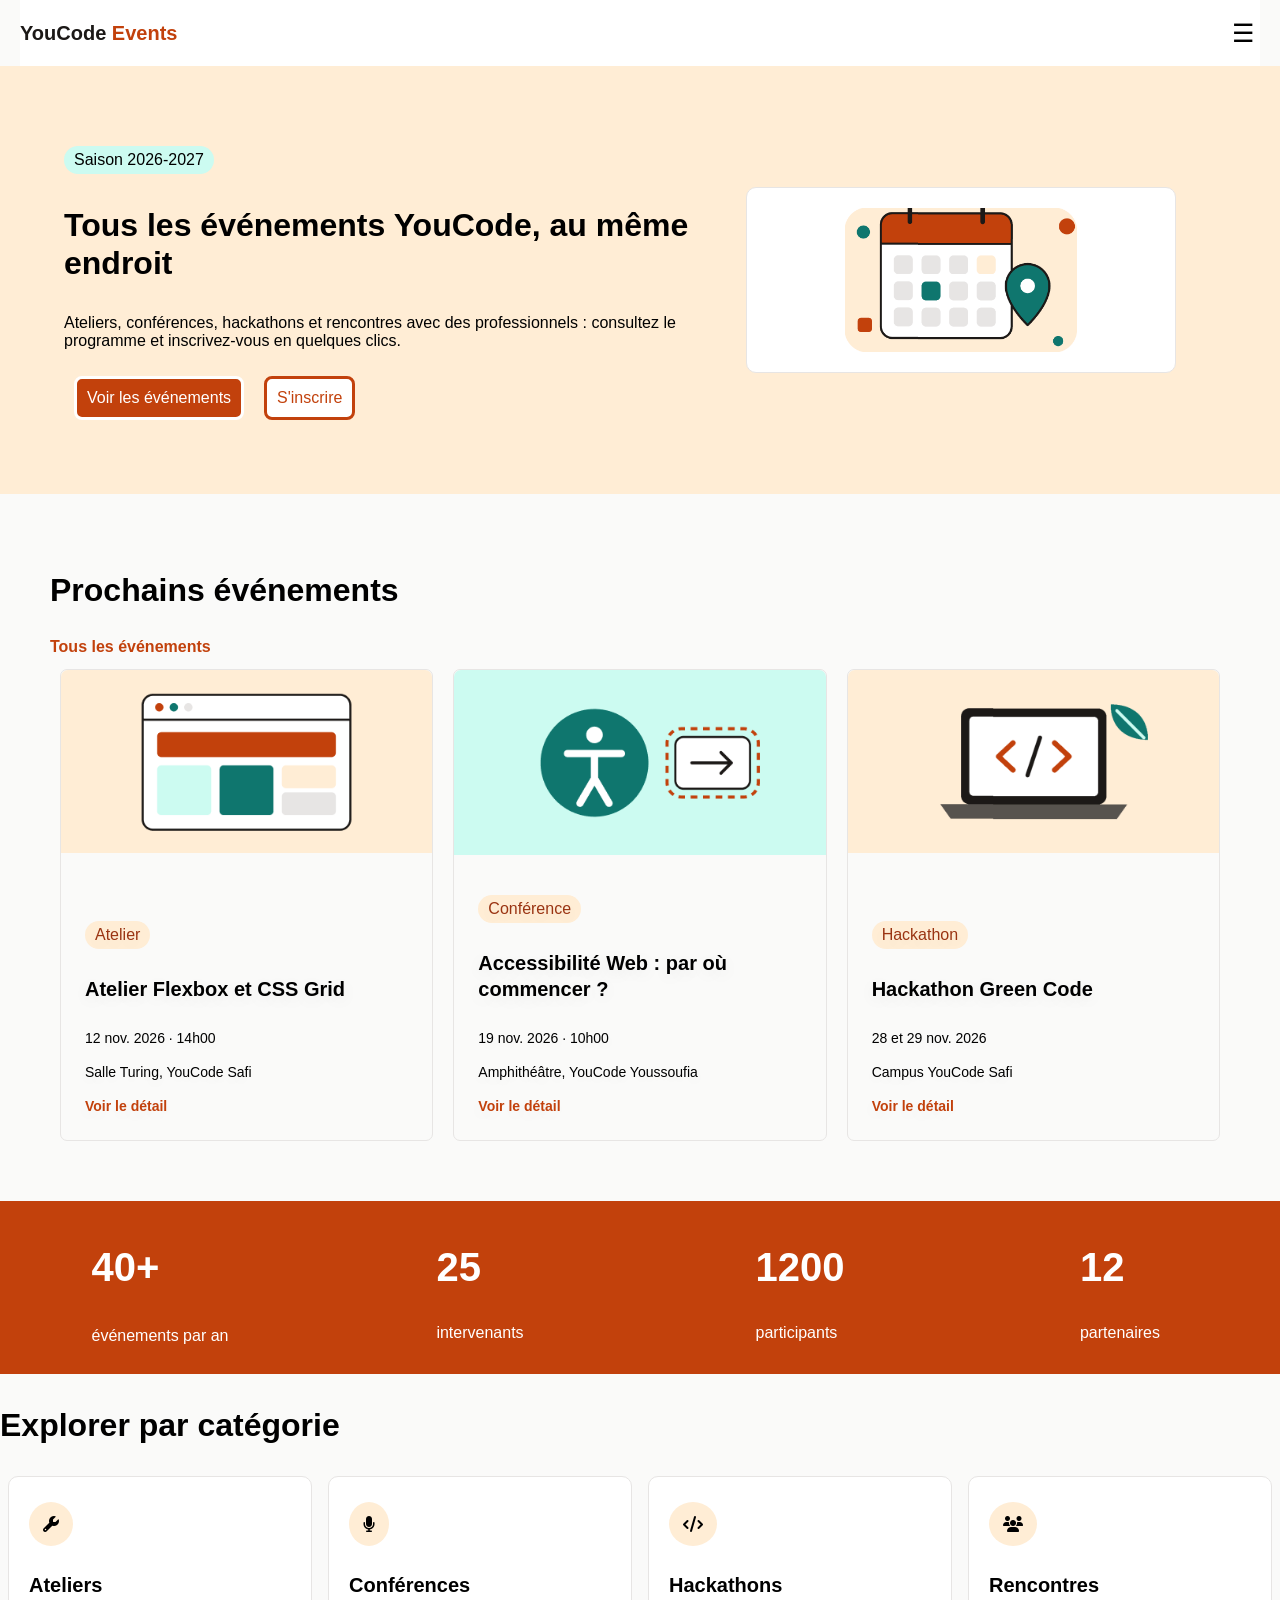
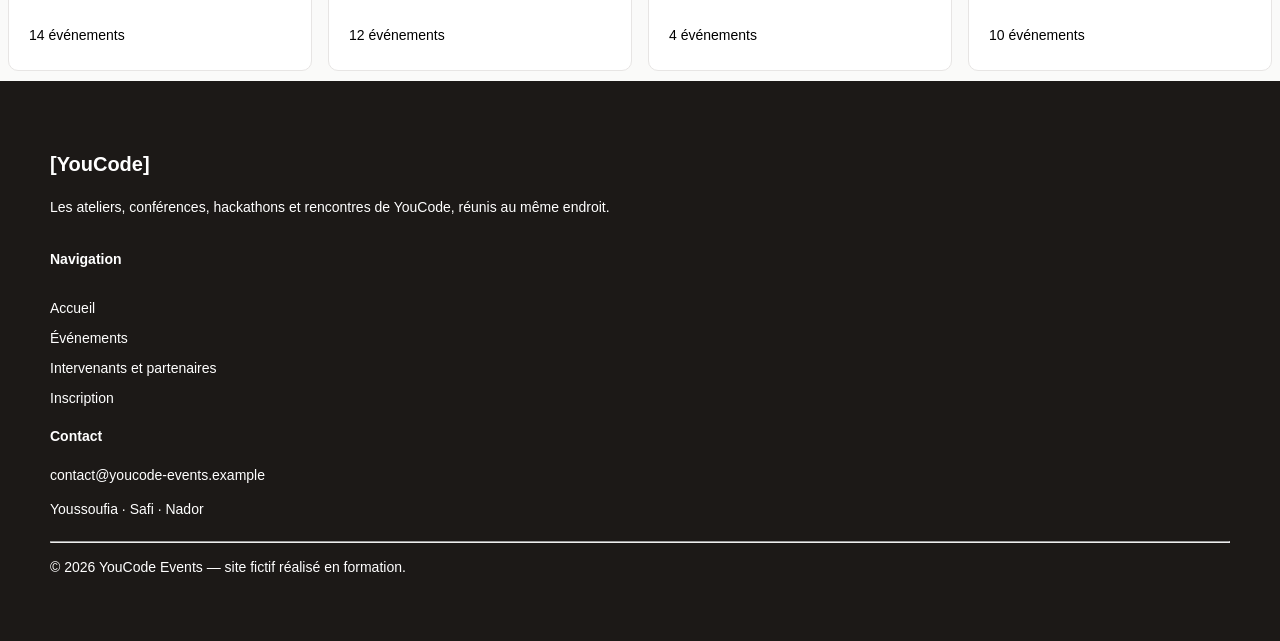
==== commit 0c913d67: "fix card_event" ====
--- a/index.html
+++ b/index.html
@@ -4,15 +4,15 @@
     <meta charset="UTF-8">
     <title>Structure YouCode</title>
     
-    <link rel="stylesheet" href="https://cdnjs.cloudflare.com/ajax/libs/font-awesome/6.7.2/css/all.min.css">
+<link rel="stylesheet" href="https://cdnjs.cloudflare.com/ajax/libs/font-awesome/6.7.2/css/all.min.css">
 
-    <!-- <link rel="stylesheet" href="css/style.css"> -->
-    <!-- <link rel="stylesheet" href="css/nav_bar.css"> -->
-    <!-- <link rel="stylesheet" href="css/index.css">
+    <link rel="stylesheet" href="css/style.css">
+    <link rel="stylesheet" href="css/nav_bar.css">
+<!--     <link rel="stylesheet" href="javascript/js.js"> -->
+    <link rel="stylesheet" href="css/index.css">
+    <link rel="stylesheet" href="css/footer.css">
     <link rel="stylesheet" href="css/navbar.css">
-    <link rel="stylesheet" href="css/footer.css">
-    <link rel="stylesheet" href="css/responsive.css"> -->
-    <link rel="stylesheet" href="css/import.css">
+    <link rel="stylesheet" href="css/responsive.css">
 
 </head>
 <body>
@@ -26,10 +26,9 @@
                 <li><a href="index.html">Accueil</a></li>
                 <li><a href="evenements.html">Événements</a></li>
                 <li><a href="intervenants.html">Intervenants</a></li>
-                <li class="ins_button"><a href="inscription.html" class="button_nav_respan inscrition_list_button btn button_primary text_on_dark">S'inscrire</a></li>
+                <li><button href="inscription.html" class="btn button_primary text_on_dark">S'inscrire</button></li>
             </ul>
         </nav>
-        <a href="inscription.html" class=" button_nav_respan btn button_primary text_on_dark">S'inscrire</a>
         <button id="menu_btn" >&#9776;</button>
     </header>
 
--- a/css/style.css
+++ b/css/style.css
@@ -170,10 +170,12 @@
 
 
 .card_event{
+  display: flex;
+  flex-direction: column;
+  justify-content: space-between;
 	border : 1px solid var(--border-default);
 	border-radius : 7px;
-  width: 343px;
-  height: 414px;
+  /* width: 343px; */
 	text-shadow : 0px 4px 16px #1C191714;
 }
 
@@ -214,7 +216,7 @@
       padding: 40px;
       margin-bottom: 20px;
       border-radius: 10px;
-      width: 360px;
+      width: 260px;
       height: 260px;
     }
 
@@ -241,4 +243,19 @@
 .hero {
     padding:30px;
 }
-
+/* }
+
+
+/* footer{
+  padding: 50px;
+}
+footer > div{
+  display: flex;
+  flex-direction: column;
+  justify-content: space-between;
+}
+.footer_liens{
+  display: flex;
+  flex-direction: column;
+} 
+*/
--- a/css/responsive.css
+++ b/css/responsive.css
@@ -1,101 +1,50 @@
-@media (min-width : 768px) {
+@media (min-width : 768px){
 
-    #menu_btn {
-        display: none;
+    .hero >article >div {
+        flex-direction: row;
+    }  
+    .evenements{
+    display: grid;
+    grid-template-columns: 1fr 1fr;
+    justify-items: center;
     }
+    .stats{
+    grid-template-columns: repeat(4 , 1fr);
+    grid-template-rows: 1fr;
+    }
+    .catégories{
+    display: grid;
+    grid-template-columns: 1fr 1fr;
+    }
+    .intervenants{
+        grid-template-columns: 1fr 1fr;
+    }
+    .partenaires{
+        grid-template-columns: repeat(3,1fr);
+    }
+}
 
-    .inscrition_list_button {
-        display: none;
-    }
-
-    .button_nav_respan {
-        display: flex;
-        width: 100px;
-        height: 40px;
-        justify-content: center;
-        align-items: center;
-        text-decoration: none;
-    }
-
-    .button_nav_respan:hover {
-        background-color: var(--primary-hover);
-    }
-
-
-    #nav_links {
-        display: flex;
-        justify-content: space-between;
-        align-items: center;
-        position: static;
-        background-color: transparent;
-        gap: 20px;
-
-    }
-
-    #nav_links ul {
-        background-color: transparent;
-        display: flex;
-        flex-direction: row;
-        list-style: none;
-        gap: 10px;
-        padding: 0;
-        margin: 0;
-    }
-
-    #nav_links ul li a {
-        font-size: 18px;
-        color: var(--on-surface);
-        background-color: transparent;
-        text-decoration: none;
-        padding: 5px 10px;
-        border: none;
-    }
-
-
-
-    .hero>article>div {
+@media (min-width: 1024px){
+    .hero{
         flex-direction: row;
     }
-
-    .evenements {
-        display: grid;
-        grid-template-columns: 1fr 1fr;
-        justify-items: center;
-    }
-
-    .stats {
-        grid-template-columns: repeat(4, 1fr);
-        grid-template-rows: 1fr;
-    }
-
-    .catégories {
-        display: grid;
-        grid-template-columns: 1fr 1fr;
-    }
-    .footer-content{
-        flex-direction: row;
-    }
-
-}
-
-@media (min-width: 1024px) {
-    .hero {
-        flex-direction: row;
-    }
-
-    .evenements {
+    .evenements{
         display: grid;
         grid-template-columns: 1fr 1fr 1fr;
         justify-items: center;
     }
-
-    .catégories {
+    .catégories{
         display: grid;
-        grid-template-columns: repeat(4, 1fr);
+        grid-template-columns: repeat(4 , 1fr);
     }
-
-    footer>div {
+    footer > div{
         flex-direction: row;
+    }
+    .intervenants{
+        grid-template-columns: repeat(4,1fr);
+    }
+    .partenaires{
+        grid-template-columns: repeat(4,1fr);
     }
 
 
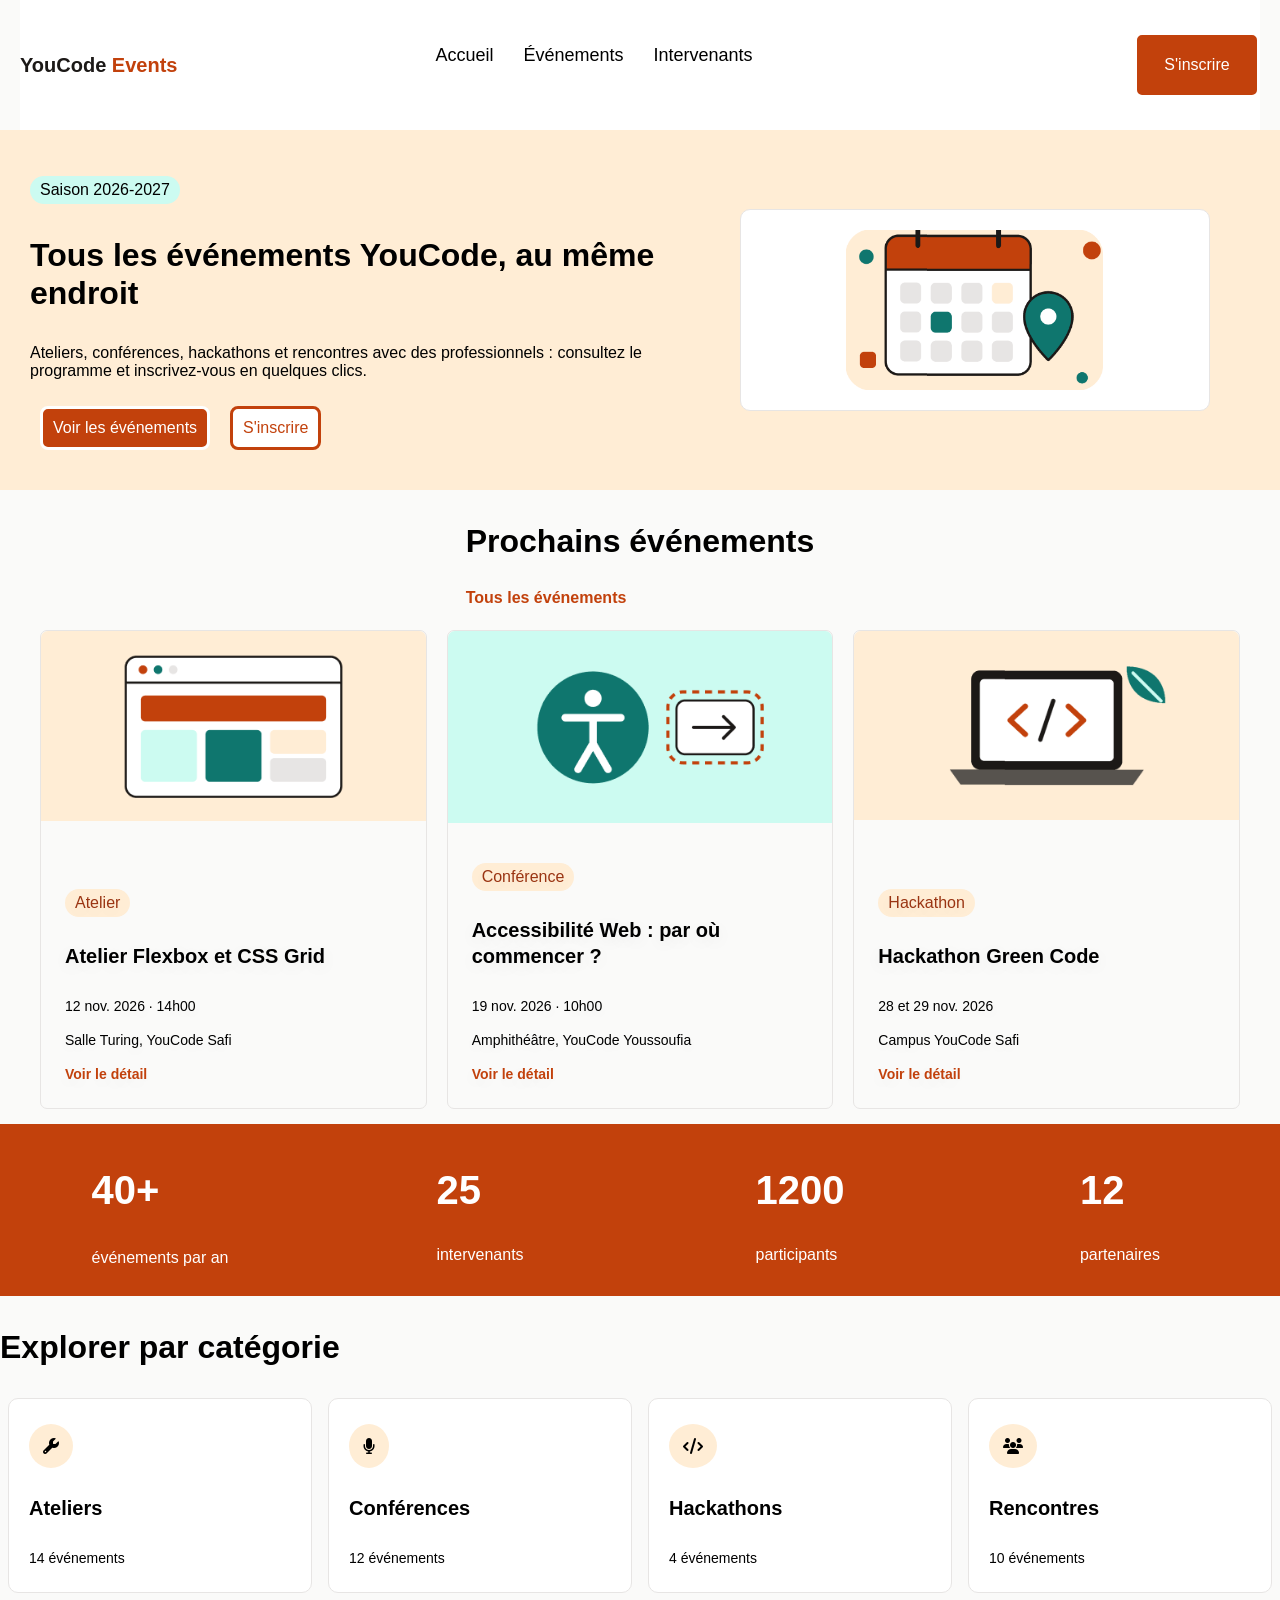
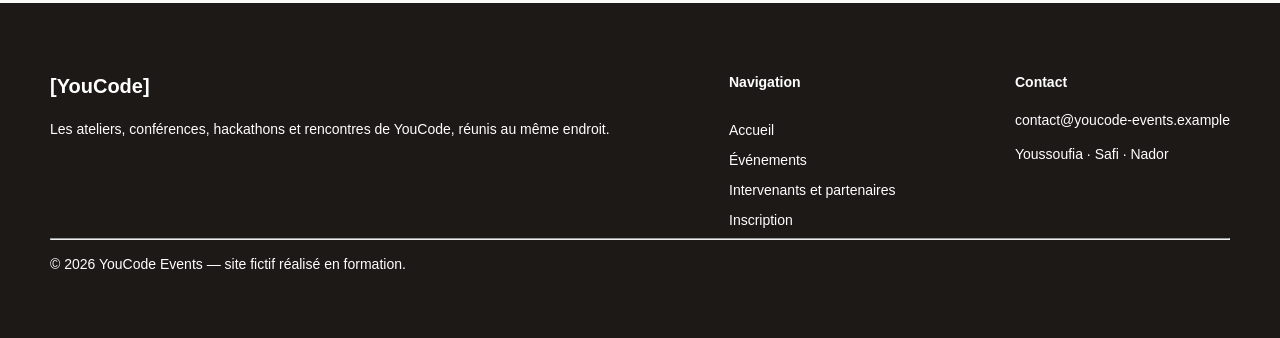
==== commit 6faeb87b: "Merge pull request #14 from ayoubgon/feater/respansive_navbar Feater/respansive navbar" ====
--- a/index.html
+++ b/index.html
@@ -4,15 +4,15 @@
     <meta charset="UTF-8">
     <title>Structure YouCode</title>
     
-<link rel="stylesheet" href="https://cdnjs.cloudflare.com/ajax/libs/font-awesome/6.7.2/css/all.min.css">
+    <link rel="stylesheet" href="https://cdnjs.cloudflare.com/ajax/libs/font-awesome/6.7.2/css/all.min.css">
 
-    <link rel="stylesheet" href="css/style.css">
-    <link rel="stylesheet" href="css/nav_bar.css">
-<!--     <link rel="stylesheet" href="javascript/js.js"> -->
-    <link rel="stylesheet" href="css/index.css">
+    <!-- <link rel="stylesheet" href="css/style.css"> -->
+    <!-- <link rel="stylesheet" href="css/nav_bar.css"> -->
+    <!-- <link rel="stylesheet" href="css/index.css">
+    <link rel="stylesheet" href="css/navbar.css">
     <link rel="stylesheet" href="css/footer.css">
-    <link rel="stylesheet" href="css/navbar.css">
-    <link rel="stylesheet" href="css/responsive.css">
+    <link rel="stylesheet" href="css/responsive.css"> -->
+    <link rel="stylesheet" href="css/import.css">
 
 </head>
 <body>
@@ -26,9 +26,10 @@
                 <li><a href="index.html">Accueil</a></li>
                 <li><a href="evenements.html">Événements</a></li>
                 <li><a href="intervenants.html">Intervenants</a></li>
-                <li><button href="inscription.html" class="btn button_primary text_on_dark">S'inscrire</button></li>
+                <li class="ins_button"><a href="inscription.html" class="button_nav_respan inscrition_list_button btn button_primary text_on_dark">S'inscrire</a></li>
             </ul>
         </nav>
+        <a href="inscription.html" class=" button_nav_respan btn button_primary text_on_dark">S'inscrire</a>
         <button id="menu_btn" >&#9776;</button>
     </header>
 
--- a/css/style.css
+++ b/css/style.css
@@ -238,24 +238,9 @@
 
 .a_style{
   text-decoration: none;
-}
+} 
 
 .hero {
     padding:30px;
 }
-/* }
-
-
-/* footer{
-  padding: 50px;
-}
-footer > div{
-  display: flex;
-  flex-direction: column;
-  justify-content: space-between;
-}
-.footer_liens{
-  display: flex;
-  flex-direction: column;
-} 
-*/
+
--- a/css/index.css
+++ b/css/index.css
@@ -7,11 +7,11 @@
   padding: 5%;
   
 }
-body{
+/* body{
   padding: 0;
   margin: 0;
 
-}
+} */
 .hero figure{
   display: flex;
   padding: 20px;
@@ -32,6 +32,8 @@
 }
 .main-actions{
   padding: 50px;
+  display: grid;
+  grid-template-columns: 1fr;
 }
 .evenements{
   display: grid;
--- a/css/responsive.css
+++ b/css/responsive.css
@@ -1,43 +1,155 @@
-@media (min-width : 768px){
+@media (min-width : 768px) {
+    .form-group {
+        display: flex;
+        justify-content: center;
+    }
 
-    .hero >article >div {
+    .checkbox select {
+        width: 750px;
+
+    }
+
+    .Niveau {
+        display: flex;
+        flex-direction: column;
+        max-width: 750px;
+        width: 750px;
+    }
+
+    .Niveau article {
+        /* width: 750px; */
+
+    }
+
+    .Message {
+        max-width: 750px;
+
+    }
+
+    .Message input {
+        width: 750px;
+        /* max-width: 750px; */
+    }
+
+    .check_mark {
+        max-width: 750px;
+    }
+
+    .check_mark input {
+        margin-left: -300px;
+    }
+
+    /* .main-actions button{
+        width: 360px;
+        
+    } */
+    .info_insc {
+        display: grid;
+        grid-template-columns: 1fr;
+        background-color: #FFFFFF;
+        margin: 40px 20px;
+        border-radius: 7px;
+    }
+
+
+
+
+    #menu_btn {
+        display: none;
+    }
+
+    .inscrition_list_button {
+        display: none;
+    }
+
+    .button_nav_respan {
+        display: flex;
+        width: 100px;
+        height: 40px;
+        justify-content: center;
+        align-items: center;
+        text-decoration: none;
+    }
+
+    .button_nav_respan:hover {
+        background-color: var(--primary-hover);
+    }
+
+
+    #nav_links {
+        display: flex;
+        justify-content: space-between;
+        align-items: center;
+        position: static;
+        background-color: transparent;
+        gap: 20px;
+
+    }
+
+    #nav_links ul {
+        background-color: transparent;
+        display: flex;
         flex-direction: row;
-    }  
-    .evenements{
-    display: grid;
-    grid-template-columns: 1fr 1fr;
-    justify-items: center;
+        list-style: none;
+        gap: 10px;
+        padding: 0;
+        margin: 0;
     }
-    .stats{
-    grid-template-columns: repeat(4 , 1fr);
-    grid-template-rows: 1fr;
+
+    #nav_links ul li a {
+        font-size: 18px;
+        color: var(--on-surface);
+        background-color: transparent;
+        text-decoration: none;
+        padding: 5px 10px;
+        border: none;
     }
-    .catégories{
-    display: grid;
-    grid-template-columns: 1fr 1fr;
+
+
+
+    .hero>article>div {
+        flex-direction: row;
     }
-    .intervenants{
+
+    .evenements {
+        display: grid;
+        grid-template-columns: 1fr 1fr;
+        justify-items: center;
+    }
+
+    .stats {
+        grid-template-columns: repeat(4, 1fr);
+        grid-template-rows: 1fr;
+    }
+
+    .catégories {
+        display: grid;
         grid-template-columns: 1fr 1fr;
     }
-    .partenaires{
-        grid-template-columns: repeat(3,1fr);
+
+    .footer-content {
+        flex-direction: row;
     }
+
 }
 
-@media (min-width: 1024px){
-    .hero{
+@media (min-width: 1024px) {
+    .hero {
         flex-direction: row;
     }
-    .evenements{
+
+    .evenements {
         display: grid;
         grid-template-columns: 1fr 1fr 1fr;
         justify-items: center;
     }
-    .catégories{
+
+    .catégories {
         display: grid;
-        grid-template-columns: repeat(4 , 1fr);
+        grid-template-columns: repeat(4, 1fr);
     }
-    footer > div{
+
+    footer>div {
         flex-direction: row;
     }
     .intervenants{
--- a/css/import.css
+++ b/css/import.css
@@ -0,0 +1,7 @@
+@import url("style.css");
+@import url("navbar.css");
+@import url("footer.css");
+@import url("index.css");
+@import url("inscription.css");
+@import url("intervenants.css");
+@import url("responsive.css");
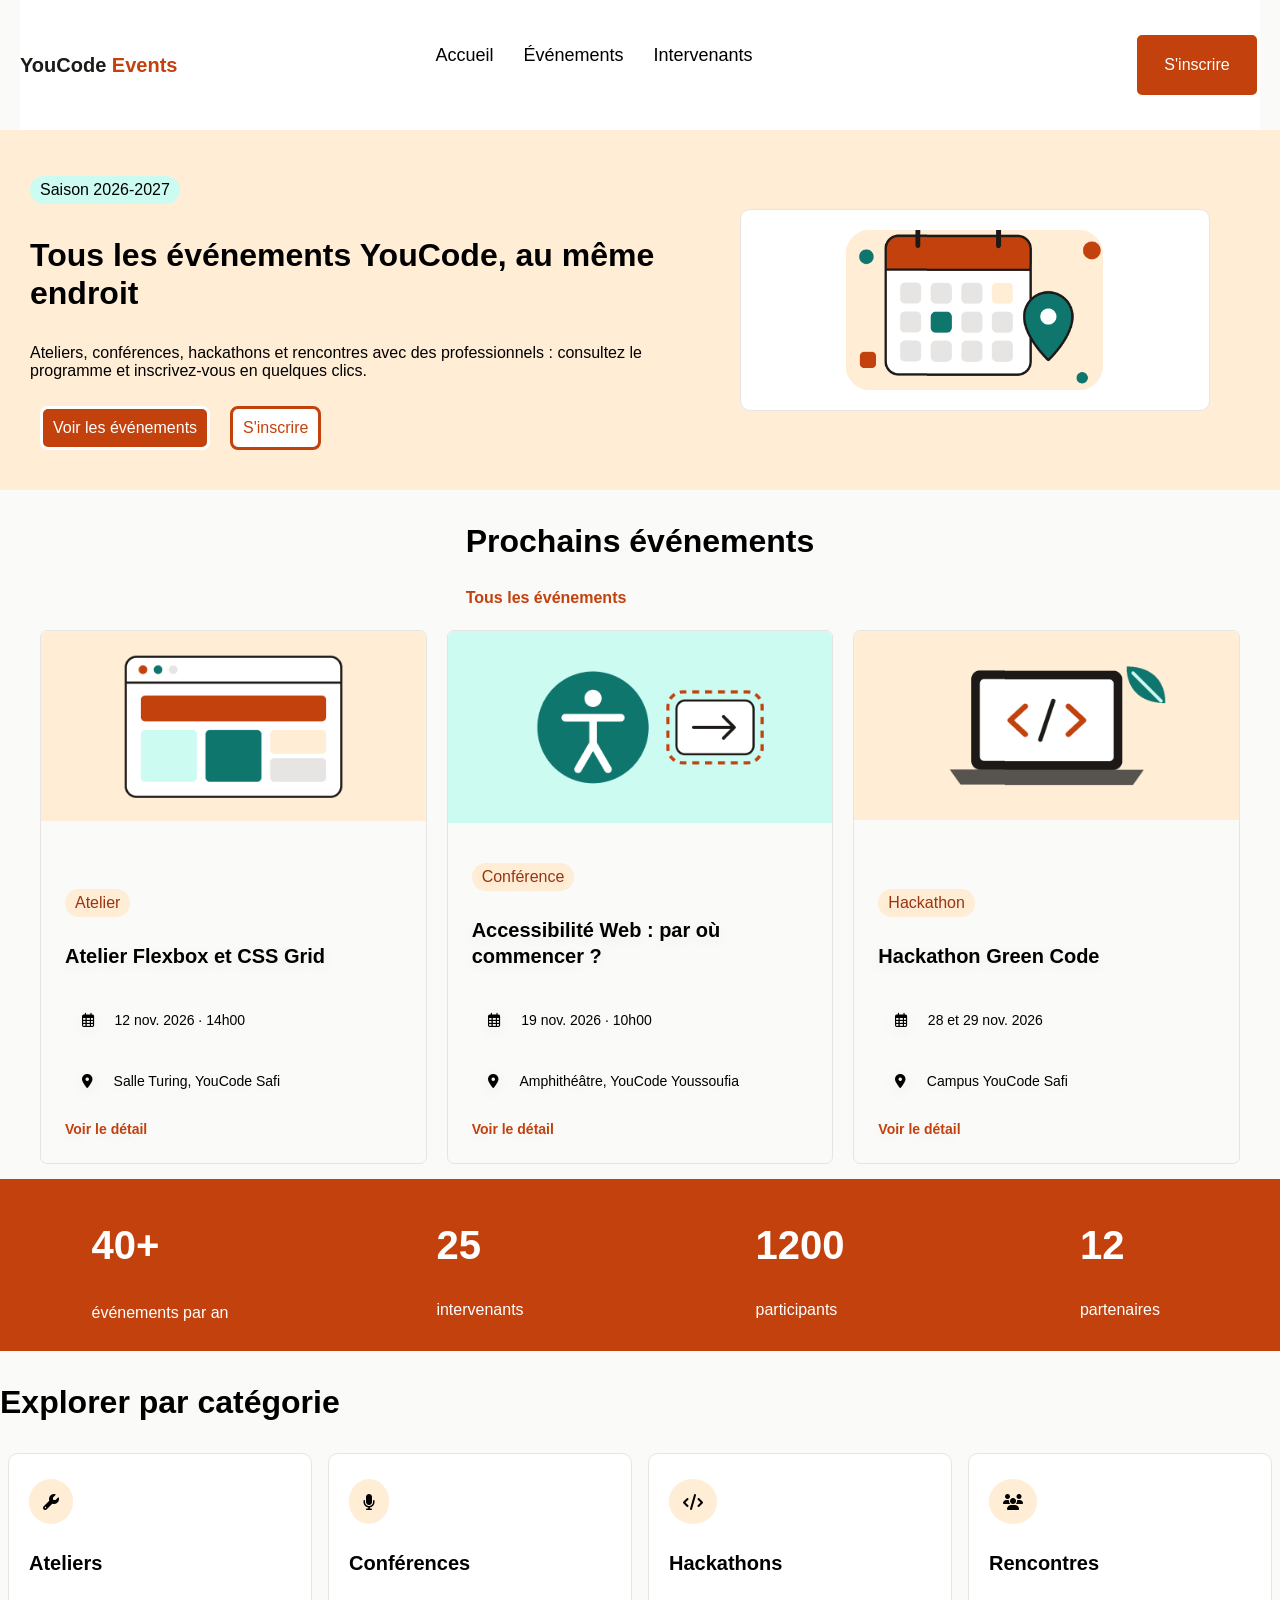
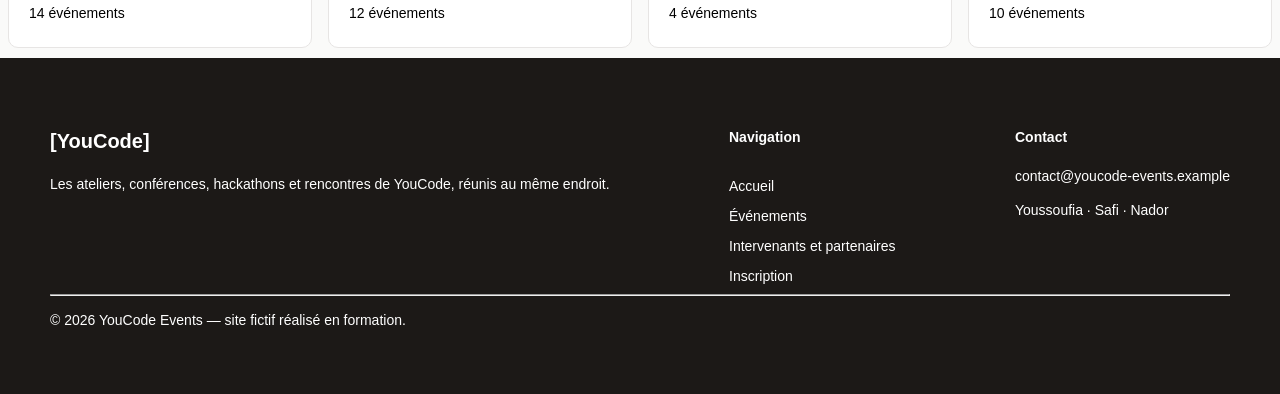
==== commit 24ea7724: "add icon to the carte" ====
--- a/index.html
+++ b/index.html
@@ -62,8 +62,8 @@
                 <div class="content_card_event">
                     <p class="badge badge-primary-soft">Atelier</p>
                     <h4 class="heading_h3">Atelier Flexbox et CSS Grid</h4>
-                    <p class="body_sm">12 nov. 2026 · 14h00</p>
-                    <p class="body_sm">Salle Turing, YouCode Safi</p>
+                    <p class="body_sm"><i class="fa-regular fa-calendar-days"></i> 12 nov. 2026 · 14h00</p>
+                    <p class="body_sm"><i class="fa-solid fa-location-dot"></i> Salle Turing, YouCode Safi</p>
                     <a href="#" class="label_sm a_style color_primary">Voir le détail</a>   
                 </div>
                 
@@ -73,8 +73,8 @@
                 <div class="content_card_event">
                     <p class="badge badge-primary-soft">Conférence</p>
                     <h4 class="heading_h3">Accessibilité Web : par où commencer ?</h4>
-                    <p class="body_sm">19 nov. 2026 · 10h00</p>
-                    <p class="body_sm">Amphithéâtre, YouCode Youssoufia</p>
+                    <p class="body_sm"><i class="fa-regular fa-calendar-days"></i> 19 nov. 2026 · 10h00</p>
+                    <p class="body_sm"><i class="fa-solid fa-location-dot"></i> Amphithéâtre, YouCode Youssoufia</p>
                     <a href="#" class="label_sm a_style color_primary">Voir le détail</a>    
                 </div>
                 
@@ -84,8 +84,8 @@
                 <div class="content_card_event">
                     <p class="badge badge-primary-soft">Hackathon</p>
                     <h4 class="heading_h3">Hackathon Green Code</h4>
-                    <p class="body_sm">28 et 29 nov. 2026</p>
-                    <p class="body_sm">Campus YouCode Safi</p>
+                    <p class="body_sm"><i class="fa-regular fa-calendar-days"></i> 28 et 29 nov. 2026</p>
+                    <p class="body_sm"><i class="fa-solid fa-location-dot"></i> Campus YouCode Safi</p>
                     <a href="#" class="label_sm a_style color_primary">Voir le détail</a>    
                 </div>
             </article>    
@@ -179,4 +179,4 @@
         });
     </script>
 </body>
-</html>+</html>
